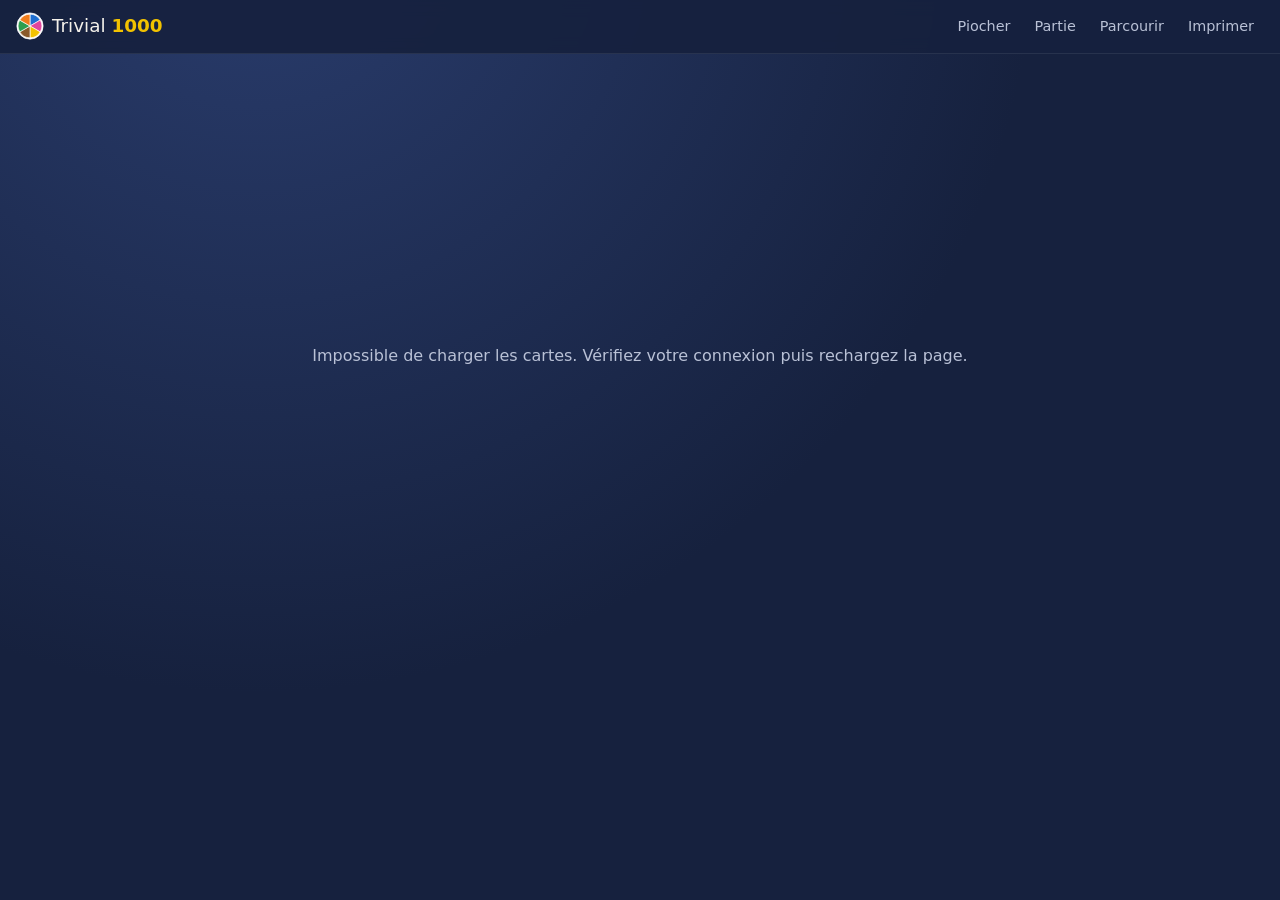
==== app/index.html @ 89c3ce50 "Ajoute la PWA Trivial 1000 et le script d'assemblage des cartes Application hors ligne : pioche de c" ====
<!doctype html>
<html lang="fr">
<head>
  <meta charset="utf-8">
  <meta name="viewport" content="width=device-width, initial-scale=1, viewport-fit=cover">
  <title>Trivial 1000</title>
  <meta name="description" content="1000 cartes de questions façon Trivial Pursuit : 6000 questions en 6 catégories, jouables hors ligne.">
  <meta name="theme-color" content="#16213e">
  <link rel="manifest" href="manifest.webmanifest">
  <link rel="icon" href="icons/icon.svg" type="image/svg+xml">
  <link rel="apple-touch-icon" href="icons/apple-touch-icon.png">
  <meta name="apple-mobile-web-app-capable" content="yes">
  <meta name="apple-mobile-web-app-status-bar-style" content="black-translucent">
  <meta name="apple-mobile-web-app-title" content="Trivial 1000">
  <link rel="stylesheet" href="styles.css">
</head>
<body>
  <header class="topbar">
    <a href="#accueil" class="brand" aria-label="Accueil">
      <svg class="brand-logo" viewBox="0 0 64 64" aria-hidden="true"><use href="#camembert"/></svg>
      <span>Trivial <b>1000</b></span>
    </a>
    <nav class="topnav">
      <a href="#carte">Piocher</a>
      <a href="#partie">Partie</a>
      <a href="#parcourir">Parcourir</a>
      <a href="#imprimer">Imprimer</a>
    </nav>
  </header>

  <main id="app">
    <p class="chargement" id="chargement">Chargement des cartes…</p>

    <!-- ACCUEIL -->
    <section class="vue" data-vue="accueil" hidden>
      <div class="hero">
        <svg class="hero-logo" viewBox="0 0 64 64" aria-hidden="true"><use href="#camembert"/></svg>
        <h1>Trivial <b>1000</b></h1>
        <p class="hero-sous"><span data-stat="cartes">1000</span> cartes · <span data-stat="questions">6000</span> questions · 6 catégories</p>
      </div>
      <div class="menu">
        <a class="menu-item" href="#carte">
          <span class="menu-titre">Piocher une carte</span>
          <span class="menu-desc">Pour jouer avec votre plateau : une carte, six questions, réponses au dos.</span>
        </a>
        <a class="menu-item" href="#partie">
          <span class="menu-titre">Partie sans plateau</span>
          <span class="menu-desc">2 à 6 joueurs, le dé choisit la couleur, premier à remplir son camembert.</span>
        </a>
        <a class="menu-item" href="#parcourir">
          <span class="menu-titre">Parcourir les questions</span>
          <span class="menu-desc">Rechercher une question, une réponse ou un numéro de carte.</span>
        </a>
        <a class="menu-item" href="#imprimer">
          <span class="menu-titre">Imprimer les cartes</span>
          <span class="menu-desc">Planches A4 recto verso, 6 cartes par page, prêtes à découper.</span>
        </a>
      </div>
      <ul class="legende" id="legende"></ul>
      <p class="installer" id="installer" hidden>
        <button type="button" class="btn btn-clair" id="btn-installer">Installer l'application</button>
      </p>
    </section>

    <!-- PIOCHE -->
    <section class="vue" data-vue="carte" hidden>
      <div class="barre">
        <span class="barre-info" id="pioche-info"></span>
        <button type="button" class="btn-lien" id="pioche-reset">Remélanger</button>
      </div>
      <article class="carte" id="pioche-carte" aria-live="polite"></article>
      <div class="actions">
        <button type="button" class="btn btn-clair" id="pioche-retourner">Tout retourner</button>
        <button type="button" class="btn" id="pioche-suivante">Carte suivante</button>
      </div>
      <p class="astuce">Touchez une question pour voir sa réponse.</p>
    </section>

    <!-- PARTIE -->
    <section class="vue" data-vue="partie" hidden>
      <div id="partie-config" hidden>
        <h2>Nouvelle partie</h2>
        <form id="form-partie" class="formulaire">
          <fieldset>
            <legend>Joueurs</legend>
            <div id="liste-joueurs" class="liste-joueurs"></div>
            <button type="button" class="btn-lien" id="ajout-joueur">+ Ajouter un joueur</button>
          </fieldset>
          <fieldset>
            <legend>Difficulté des questions</legend>
            <div class="choix">
              <label><input type="radio" name="niveau" value="0" checked> Toutes</label>
              <label><input type="radio" name="niveau" value="1"> Faciles</label>
              <label><input type="radio" name="niveau" value="2"> Faciles et moyennes</label>
              <label><input type="radio" name="niveau" value="3"> Moyennes et difficiles</label>
            </div>
          </fieldset>
          <fieldset>
            <legend>Pour gagner un camembert</legend>
            <div class="choix">
              <label><input type="radio" name="requis" value="1" checked> 1 bonne réponse</label>
              <label><input type="radio" name="requis" value="2"> 2 bonnes réponses</label>
              <label><input type="radio" name="requis" value="3"> 3 bonnes réponses</label>
            </div>
          </fieldset>
          <button type="submit" class="btn">Commencer</button>
        </form>
      </div>

      <div id="partie-jeu" hidden>
        <div class="scores" id="scores"></div>
        <div class="tour" id="tour"></div>
        <div class="partie-actions">
          <button type="button" class="btn-lien" id="partie-abandon">Terminer la partie</button>
        </div>
      </div>
    </section>

    <!-- PARCOURIR -->
    <section class="vue" data-vue="parcourir" hidden>
      <h2>Parcourir</h2>
      <div class="filtres">
        <input type="search" id="recherche" placeholder="Mot-clé ou n° de carte" autocomplete="off">
        <select id="filtre-cat" aria-label="Catégorie"><option value="">Toutes catégories</option></select>
        <select id="filtre-niv" aria-label="Difficulté">
          <option value="">Toutes difficultés</option>
          <option value="1">Facile</option>
          <option value="2">Moyenne</option>
          <option value="3">Difficile</option>
        </select>
      </div>
      <p class="resultats-info" id="resultats-info"></p>
      <ol class="resultats" id="resultats"></ol>
      <button type="button" class="btn btn-clair" id="plus-resultats" hidden>Afficher plus</button>
    </section>

    <!-- IMPRIMER -->
    <section class="vue" data-vue="imprimer" hidden>
      <h2>Imprimer les cartes</h2>
      <p>Chaque planche A4 contient 6 cartes. Les pages alternent <b>recto (questions)</b> et
        <b>verso (réponses)</b> : imprimez en recto verso, retournement bord long.</p>
      <form id="form-impression" class="formulaire ligne">
        <label>De la carte <input type="number" id="imp-de" min="1" value="1" required></label>
        <label>à la carte <input type="number" id="imp-a" min="1" value="60" required></label>
        <button type="submit" class="btn">Imprimer</button>
      </form>
      <p class="astuce">Conseil : papier 160 g/m² ou plus, et imprimez par tranches de 60 à 120 cartes.</p>
    </section>
  </main>

  <div id="impression" class="impression" aria-hidden="true"></div>

  <svg width="0" height="0" style="position:absolute" aria-hidden="true">
    <defs>
      <g id="camembert">
        <circle cx="32" cy="32" r="30" fill="#fff"/>
        <path d="M32 32 L32 5 A27 27 0 0 1 55.4 18.5 Z" fill="#1f6fd1"/>
        <path d="M32 32 L55.4 18.5 A27 27 0 0 1 55.4 45.5 Z" fill="#e0479e"/>
        <path d="M32 32 L55.4 45.5 A27 27 0 0 1 32 59 Z" fill="#f2c200"/>
        <path d="M32 32 L32 59 A27 27 0 0 1 8.6 45.5 Z" fill="#8a5a2b"/>
        <path d="M32 32 L8.6 45.5 A27 27 0 0 1 8.6 18.5 Z" fill="#2e9e4f"/>
        <path d="M32 32 L8.6 18.5 A27 27 0 0 1 32 5 Z" fill="#f07c1b"/>
      </g>
    </defs>
  </svg>

  <script src="app.js"></script>
</body>
</html>
---- app/styles.css ----
:root {
  --fond: #16213e;
  --fond-2: #1d2b50;
  --fond-3: #25375f;
  --texte: #f4f1ea;
  --texte-doux: #b9c1d6;
  --papier: #fbf8f1;
  --encre: #1c1c24;
  --encre-douce: #5d5f6e;
  --accent: #f2c200;

  --geo: #1f6fd1;
  --div: #e0479e;
  --his: #f2c200;
  --art: #8a5a2b;
  --sci: #2e9e4f;
  --spo: #f07c1b;

  --rayon: 16px;
  --ombre: 0 10px 30px rgba(0, 0, 0, .35);
  --police: system-ui, -apple-system, "Segoe UI", Roboto, "Helvetica Neue", Arial, sans-serif;
}

* { box-sizing: border-box; }

html { -webkit-text-size-adjust: 100%; }

body {
  margin: 0;
  min-height: 100vh;
  font-family: var(--police);
  font-size: 16px;
  line-height: 1.45;
  color: var(--texte);
  background: var(--fond);
  background-image: radial-gradient(circle at 20% -10%, #2a3d6e 0, transparent 55%);
  background-attachment: fixed;
  padding-bottom: env(safe-area-inset-bottom);
}

[hidden] { display: none !important; }

a { color: inherit; }

h1, h2 { line-height: 1.15; margin: 0 0 .6em; }
h2 { font-size: 1.5rem; }

/* ---------- Barre du haut ---------- */
.topbar {
  position: sticky;
  top: 0;
  z-index: 10;
  display: flex;
  align-items: center;
  justify-content: space-between;
  gap: 12px;
  padding: calc(10px + env(safe-area-inset-top)) 16px 10px;
  background: rgba(22, 33, 62, .92);
  backdrop-filter: blur(8px);
  border-bottom: 1px solid rgba(255, 255, 255, .08);
}
.brand {
  display: flex;
  align-items: center;
  gap: 8px;
  text-decoration: none;
  font-size: 1.15rem;
  white-space: nowrap;
}
.brand b { color: var(--accent); }
.brand-logo { width: 28px; height: 28px; stroke: #fff; stroke-width: 1.5; }
.topnav { display: flex; gap: 4px; overflow-x: auto; scrollbar-width: none; }
.topnav a {
  text-decoration: none;
  font-size: .9rem;
  padding: 6px 10px;
  border-radius: 999px;
  color: var(--texte-doux);
  white-space: nowrap;
}
.topnav a.actif { background: var(--fond-3); color: var(--texte); }

@media (max-width: 560px) {
  .topnav { display: none; }
}

main {
  max-width: 720px;
  margin: 0 auto;
  padding: 20px 16px 40px;
}

.chargement { text-align: center; color: var(--texte-doux); margin-top: 30vh; }

/* ---------- Accueil ---------- */
.hero { text-align: center; padding: 20px 0 24px; }
.hero-logo { width: 104px; height: 104px; stroke: #fff; stroke-width: 1.5; filter: drop-shadow(0 8px 20px rgba(0,0,0,.4)); }
.hero h1 { font-size: 2.6rem; margin: 12px 0 4px; letter-spacing: -.02em; }
.hero h1 b { color: var(--accent); }
.hero-sous { color: var(--texte-doux); margin: 0; }

.menu { display: grid; gap: 12px; }
@media (min-width: 600px) { .menu { grid-template-columns: 1fr 1fr; } }
.menu-item {
  display: block;
  text-decoration: none;
  background: var(--fond-2);
  border: 1px solid rgba(255, 255, 255, .07);
  border-radius: var(--rayon);
  padding: 18px;
  transition: transform .15s, background .15s;
}
.menu-item:hover, .menu-item:focus-visible { background: var(--fond-3); transform: translateY(-2px); }
.menu-titre { display: block; font-weight: 700; font-size: 1.1rem; margin-bottom: 4px; }
.menu-desc { display: block; color: var(--texte-doux); font-size: .92rem; }

.legende {
  list-style: none;
  padding: 0;
  margin: 28px 0 0;
  display: grid;
  grid-template-columns: repeat(auto-fill, minmax(190px, 1fr));
  gap: 8px 16px;
  color: var(--texte-doux);
  font-size: .92rem;
}
.legende li { display: flex; align-items: center; gap: 8px; }

.pastille {
  flex: none;
  display: inline-block;
  width: 14px;
  height: 14px;
  border-radius: 4px;
  background: var(--c);
}

.installer { text-align: center; margin-top: 24px; }

/* ---------- Boutons ---------- */
.btn {
  appearance: none;
  border: 0;
  border-radius: 999px;
  padding: 12px 22px;
  font: inherit;
  font-weight: 700;
  background: var(--accent);
  color: #1c1c24;
  cursor: pointer;
  transition: transform .1s, filter .15s;
}
.btn:hover { filter: brightness(1.08); }
.btn:active { transform: scale(.97); }
.btn-clair { background: var(--fond-3); color: var(--texte); }
.btn-ok { background: #3cb96a; color: #fff; }
.btn-ko { background: #d9534f; color: #fff; }
.btn-lien {
  appearance: none;
  background: none;
  border: 0;
  padding: 6px 0;
  font: inherit;
  color: var(--texte-doux);
  text-decoration: underline;
  cursor: pointer;
}
.btn:focus-visible, .btn-lien:focus-visible, .ligne-q:focus-visible { outline: 3px solid #fff; outline-offset: 2px; }

.actions { display: flex; gap: 10px; justify-content: center; flex-wrap: wrap; margin-top: 18px; }
.actions .btn { flex: 1 1 160px; max-width: 260px; }

.astuce { text-align: center; color: var(--texte-doux); font-size: .88rem; margin-top: 14px; }

.barre { display: flex; justify-content: space-between; align-items: center; margin-bottom: 10px; color: var(--texte-doux); font-size: .92rem; }

/* ---------- Carte ---------- */
.carte {
  background: var(--papier);
  color: var(--encre);
  border-radius: var(--rayon);
  box-shadow: var(--ombre);
  overflow: hidden;
}
.carte-tete {
  display: flex;
  justify-content: space-between;
  align-items: center;
  padding: 12px 18px;
  background: #ece6d8;
  font-weight: 700;
  letter-spacing: .04em;
  font-size: .85rem;
  color: var(--encre-douce);
}
.carte-tete .num { font-variant-numeric: tabular-nums; color: var(--encre); font-size: 1rem; }

.ligne-q {
  display: grid;
  grid-template-columns: 6px 1fr;
  gap: 0 14px;
  width: 100%;
  text-align: left;
  background: none;
  border: 0;
  border-top: 1px solid #e6dfcf;
  padding: 14px 18px 14px 0;
  font: inherit;
  color: inherit;
  cursor: pointer;
}
.ligne-q:first-of-type { border-top: 0; }
.ligne-q::before { content: ""; background: var(--c); border-radius: 0 4px 4px 0; grid-row: 1 / span 3; }
.ligne-q .cat {
  font-size: .72rem;
  font-weight: 800;
  text-transform: uppercase;
  letter-spacing: .08em;
  color: var(--c-texte, var(--c));
}
.ligne-q .q { font-size: 1.02rem; font-weight: 500; }
.ligne-q .r {
  margin-top: 6px;
  font-weight: 800;
  color: var(--encre);
  display: none;
}
.ligne-q .r::before { content: "→ "; color: var(--c-texte, var(--c)); }
.ligne-q.ouvert .r { display: block; animation: apparait .25s ease-out; }
.ligne-q .indice { font-size: .78rem; color: var(--encre-douce); margin-top: 4px; }
.ligne-q.ouvert .indice { display: none; }

@keyframes apparait { from { opacity: 0; transform: translateY(-3px); } to { opacity: 1; transform: none; } }

.niv { display: inline-flex; gap: 2px; margin-left: 6px; vertical-align: middle; }
.niv i { width: 5px; height: 5px; border-radius: 50%; background: currentColor; opacity: .25; }
.niv i.on { opacity: 1; }

/* ---------- Partie ---------- */
.formulaire fieldset {
  border: 1px solid rgba(255, 255, 255, .1);
  border-radius: var(--rayon);
  padding: 14px 16px;
  margin: 0 0 14px;
}
.formulaire legend { padding: 0 6px; font-weight: 700; }
.choix { display: flex; flex-wrap: wrap; gap: 8px 18px; }
.choix label { display: flex; gap: 6px; align-items: center; cursor: pointer; }
.liste-joueurs { display: grid; gap: 8px; margin-bottom: 6px; }
.joueur-champ { display: flex; gap: 8px; }
input[type="text"], input[type="search"], input[type="number"], select {
  font: inherit;
  color: var(--texte);
  background: var(--fond-2);
  border: 1px solid rgba(255, 255, 255, .15);
  border-radius: 10px;
  padding: 10px 12px;
  min-width: 0;
}
.joueur-champ input { flex: 1; }
.joueur-champ button { flex: none; }

.scores { display: grid; grid-template-columns: repeat(auto-fill, minmax(150px, 1fr)); gap: 8px; margin-bottom: 16px; }
.score {
  display: flex;
  align-items: center;
  gap: 10px;
  padding: 8px 10px;
  border-radius: 12px;
  background: var(--fond-2);
  border: 2px solid transparent;
}
.score.actif { border-color: var(--accent); background: var(--fond-3); }
.score .nom { font-weight: 700; overflow: hidden; text-overflow: ellipsis; white-space: nowrap; }
.score svg { flex: none; width: 36px; height: 36px; }

.tour { text-align: center; }
.tour-joueur { font-size: 1.3rem; margin: 6px 0 14px; }
.tour-joueur b { color: var(--accent); }
.de {
  width: 120px;
  height: 120px;
  margin: 10px auto 18px;
  border-radius: 24px;
  background: var(--c, var(--fond-3));
  box-shadow: var(--ombre);
  display: grid;
  place-items: center;
  font-weight: 800;
  color: #fff;
  font-size: .95rem;
  text-transform: uppercase;
  letter-spacing: .05em;
  padding: 10px;
  transition: background .12s;
}
.de.roule { animation: secoue .12s linear infinite; }
@keyframes secoue { 0%,100% { transform: rotate(-4deg); } 50% { transform: rotate(4deg); } }
.tour .carte { text-align: left; margin-bottom: 16px; }
.tour .carte .ligne-q { cursor: default; }
.message { color: var(--texte-doux); margin: 8px 0 16px; }
.choix-cat { display: grid; grid-template-columns: repeat(auto-fill, minmax(140px, 1fr)); gap: 8px; margin: 12px 0; }
.choix-cat button { background: var(--c); color: #fff; border: 0; border-radius: 12px; padding: 14px 10px; font: inherit; font-weight: 700; cursor: pointer; }
.choix-cat button[data-cat="his"] { color: #1c1c24; }
.partie-actions { text-align: center; margin-top: 26px; }
.victoire .hero-logo { width: 140px; height: 140px; }

/* ---------- Parcourir ---------- */
.filtres { display: grid; grid-template-columns: 1fr; gap: 8px; }
@media (min-width: 600px) { .filtres { grid-template-columns: 2fr 1fr 1fr; } }
.resultats-info { color: var(--texte-doux); font-size: .9rem; }
.resultats { list-style: none; padding: 0; margin: 0 0 16px; display: grid; gap: 8px; }
.resultats li {
  background: var(--fond-2);
  border-left: 5px solid var(--c);
  border-radius: 10px;
  padding: 10px 14px;
}
.resultats .meta { font-size: .78rem; color: var(--texte-doux); }
.resultats .meta a { color: var(--texte-doux); }
.resultats .r { font-weight: 700; color: var(--accent); }

/* ---------- Imprimer (écran) ---------- */
.formulaire.ligne { display: flex; flex-wrap: wrap; gap: 12px; align-items: end; }
.formulaire.ligne label { display: grid; gap: 4px; font-size: .9rem; color: var(--texte-doux); }
.formulaire.ligne input { width: 120px; }

/* ---------- Impression ---------- */
@page { size: A4 portrait; margin: 0; }

/* Les planches sont rendues hors écran pour pouvoir mesurer et ajuster la taille du texte. */
.impression { display: block; position: absolute; left: -10000px; top: 0; background: #fff; }
.planche {
  width: 210mm;
  height: 297mm;
  padding: 10.5mm 10mm;
  display: grid;
  grid-template-columns: 95mm 95mm;
  grid-template-rows: repeat(3, 92mm);
  justify-content: center;
  break-after: page;
  overflow: hidden;
  background: #fff;
}
.planche:last-child { break-after: auto; }
.pc {
  border: .2mm dashed #bbb;
  padding: 3.5mm 4mm;
  display: flex;
  flex-direction: column;
  overflow: hidden;
  font-family: Arial, Helvetica, sans-serif;
  color: #111;
  -webkit-print-color-adjust: exact;
  print-color-adjust: exact;
}
.pc.vide { border-color: transparent; }
.pc-tete {
  display: flex;
  justify-content: space-between;
  font-size: 7pt;
  font-weight: 700;
  color: #666;
  letter-spacing: .05em;
  margin-bottom: 1.5mm;
}
.pc-lignes { flex: 1; min-height: 0; display: flex; flex-direction: column; justify-content: space-between; gap: 1mm; font-size: var(--taille, 8.5pt); line-height: 1.22; }
.pc-l { display: flex; gap: 2mm; align-items: flex-start; }
.pc-l i { flex: none; width: 3.2mm; height: 3.2mm; border-radius: .7mm; background: var(--c); margin-top: .3mm; }
.verso .pc-lignes { font-weight: 700; justify-content: space-around; }

@media print {
  body { background: #fff; color: #000; }
  .topbar, main { display: none !important; }
  .impression { position: static; }
}
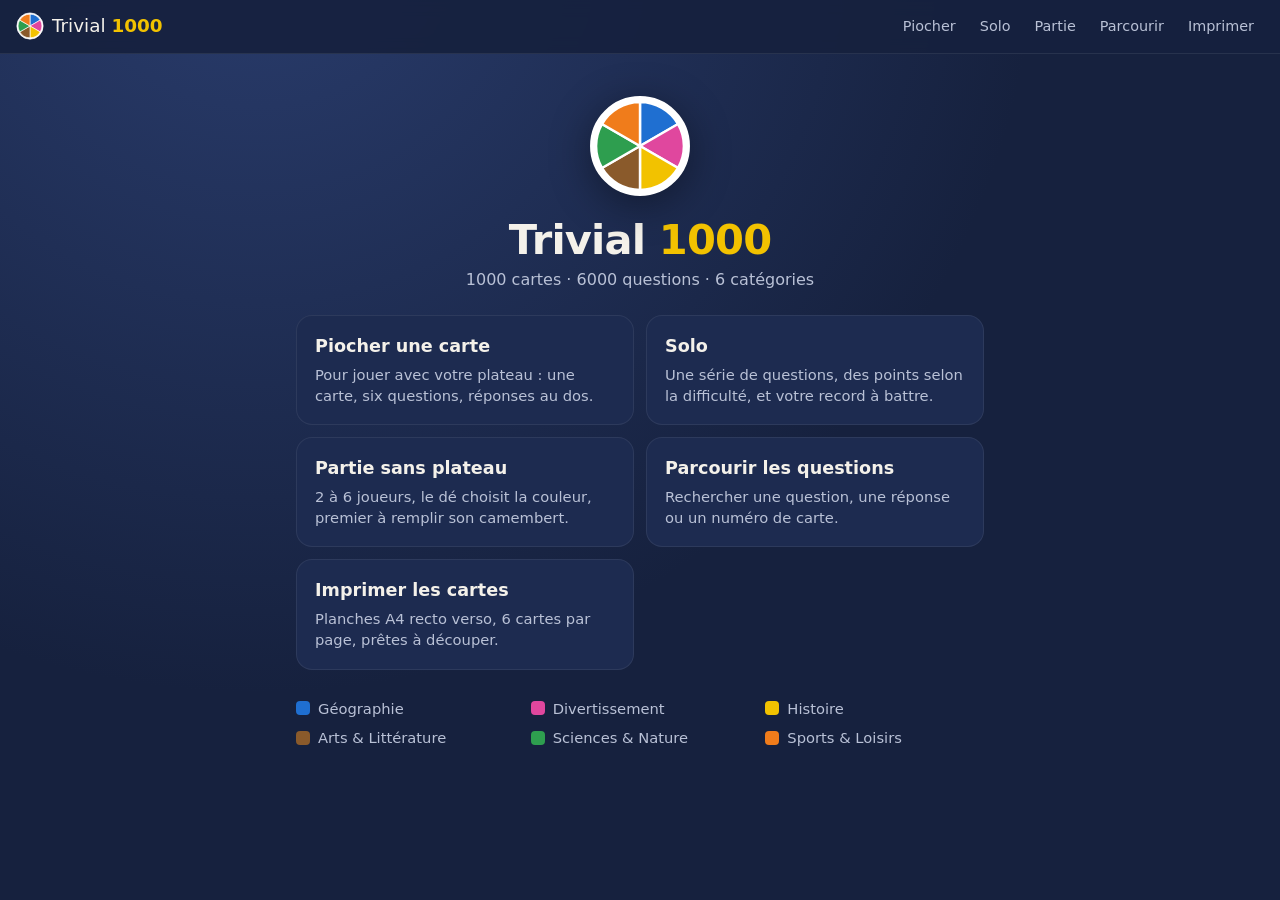
==== commit e6189b98: "Ajoute un mode solo avec score et records Séries de 10, 20 ou 30 questions ou mode survie, filtre pa" ====
--- a/app/index.html
+++ b/app/index.html
@@ -22,6 +22,7 @@
     </a>
     <nav class="topnav">
       <a href="#carte">Piocher</a>
+      <a href="#solo">Solo</a>
       <a href="#partie">Partie</a>
       <a href="#parcourir">Parcourir</a>
       <a href="#imprimer">Imprimer</a>
@@ -43,6 +44,10 @@
           <span class="menu-titre">Piocher une carte</span>
           <span class="menu-desc">Pour jouer avec votre plateau : une carte, six questions, réponses au dos.</span>
         </a>
+        <a class="menu-item" href="#solo">
+          <span class="menu-titre">Solo</span>
+          <span class="menu-desc">Une série de questions, des points selon la difficulté, et votre record à battre.</span>
+        </a>
         <a class="menu-item" href="#partie">
           <span class="menu-titre">Partie sans plateau</span>
           <span class="menu-desc">2 à 6 joueurs, le dé choisit la couleur, premier à remplir son camembert.</span>
@@ -74,6 +79,42 @@
         <button type="button" class="btn" id="pioche-suivante">Carte suivante</button>
       </div>
       <p class="astuce">Touchez une question pour voir sa réponse.</p>
+    </section>
+
+    <!-- SOLO -->
+    <section class="vue" data-vue="solo" hidden>
+      <div id="solo-config" hidden>
+        <h2>Solo</h2>
+        <form id="form-solo" class="formulaire">
+          <fieldset>
+            <legend>Format</legend>
+            <div class="choix">
+              <label><input type="radio" name="format" value="10" checked> 10 questions</label>
+              <label><input type="radio" name="format" value="20"> 20 questions</label>
+              <label><input type="radio" name="format" value="30"> 30 questions</label>
+              <label><input type="radio" name="format" value="survie"> Survie (3 erreurs)</label>
+            </div>
+          </fieldset>
+          <fieldset>
+            <legend>Catégorie</legend>
+            <div class="choix" id="solo-cats"></div>
+          </fieldset>
+          <fieldset>
+            <legend>Difficulté des questions</legend>
+            <div class="choix">
+              <label><input type="radio" name="niveau" value="0" checked> Toutes</label>
+              <label><input type="radio" name="niveau" value="1"> Faciles</label>
+              <label><input type="radio" name="niveau" value="2"> Faciles et moyennes</label>
+              <label><input type="radio" name="niveau" value="3"> Moyennes et difficiles</label>
+            </div>
+          </fieldset>
+          <p class="regle">Facile : 1 point · moyenne : 2 · difficile : 3.
+            À partir de 3 bonnes réponses d'affilée, chaque bonne réponse rapporte 1 point de plus.</p>
+          <button type="submit" class="btn">Commencer</button>
+        </form>
+        <div id="solo-records"></div>
+      </div>
+      <div id="solo-jeu" hidden></div>
     </section>
 
     <!-- PARTIE -->
--- a/app/styles.css
+++ b/app/styles.css
@@ -305,6 +305,43 @@
 .partie-actions { text-align: center; margin-top: 26px; }
 .victoire .hero-logo { width: 140px; height: 140px; }
 
+/* ---------- Solo ---------- */
+h3 { font-size: 1.1rem; margin: 24px 0 10px; }
+.regle { color: var(--texte-doux); font-size: .9rem; margin: 0 0 16px; }
+.records { list-style: none; padding: 0; margin: 0; display: grid; gap: 6px; }
+.records li {
+  display: flex;
+  justify-content: space-between;
+  gap: 12px;
+  padding: 8px 12px;
+  border-radius: 10px;
+  background: var(--fond-2);
+  font-size: .9rem;
+}
+.records li span { color: var(--texte-doux); }
+.records li b { color: var(--accent); white-space: nowrap; }
+
+.solo-tete { display: flex; justify-content: space-between; align-items: center; color: var(--texte-doux); }
+.solo-score b { font-size: 1.6rem; color: var(--accent); font-variant-numeric: tabular-nums; }
+.solo-info { color: var(--texte-doux); font-size: .9rem; margin: 2px 0 12px; min-height: 1.3em; }
+.vies { display: inline-flex; gap: 6px; }
+.vies i { width: 14px; height: 14px; border-radius: 50%; background: var(--fond-3); }
+.vies i.on { background: #d9534f; }
+#solo-jeu .carte { margin-bottom: 16px; }
+
+.solo-fin { text-align: center; }
+.solo-config-rappel { color: var(--texte-doux); font-size: .9rem; margin: 0; }
+.solo-total { font-size: 1.2rem; margin: 6px 0 2px; }
+.solo-total b { display: block; font-size: 4rem; line-height: 1; color: var(--accent); font-variant-numeric: tabular-nums; }
+.solo-record { margin: 6px 0 0; color: var(--texte-doux); }
+.solo-record.nouveau { color: var(--accent); font-weight: 700; }
+.barres { list-style: none; padding: 0; margin: 18px 0 8px; display: grid; gap: 8px; text-align: left; }
+.barres li { display: grid; grid-template-columns: 9.5em 1fr 3em; gap: 10px; align-items: center; font-size: .9rem; }
+.barre-fond { height: 10px; border-radius: 999px; background: var(--fond-3); overflow: hidden; }
+.barre-val { display: block; height: 100%; border-radius: 999px; background: var(--c); }
+.barre-chiffre { text-align: right; color: var(--texte-doux); font-variant-numeric: tabular-nums; }
+.ratees { margin-top: 12px; }
+
 /* ---------- Parcourir ---------- */
 .filtres { display: grid; grid-template-columns: 1fr; gap: 8px; }
 @media (min-width: 600px) { .filtres { grid-template-columns: 2fr 1fr 1fr; } }
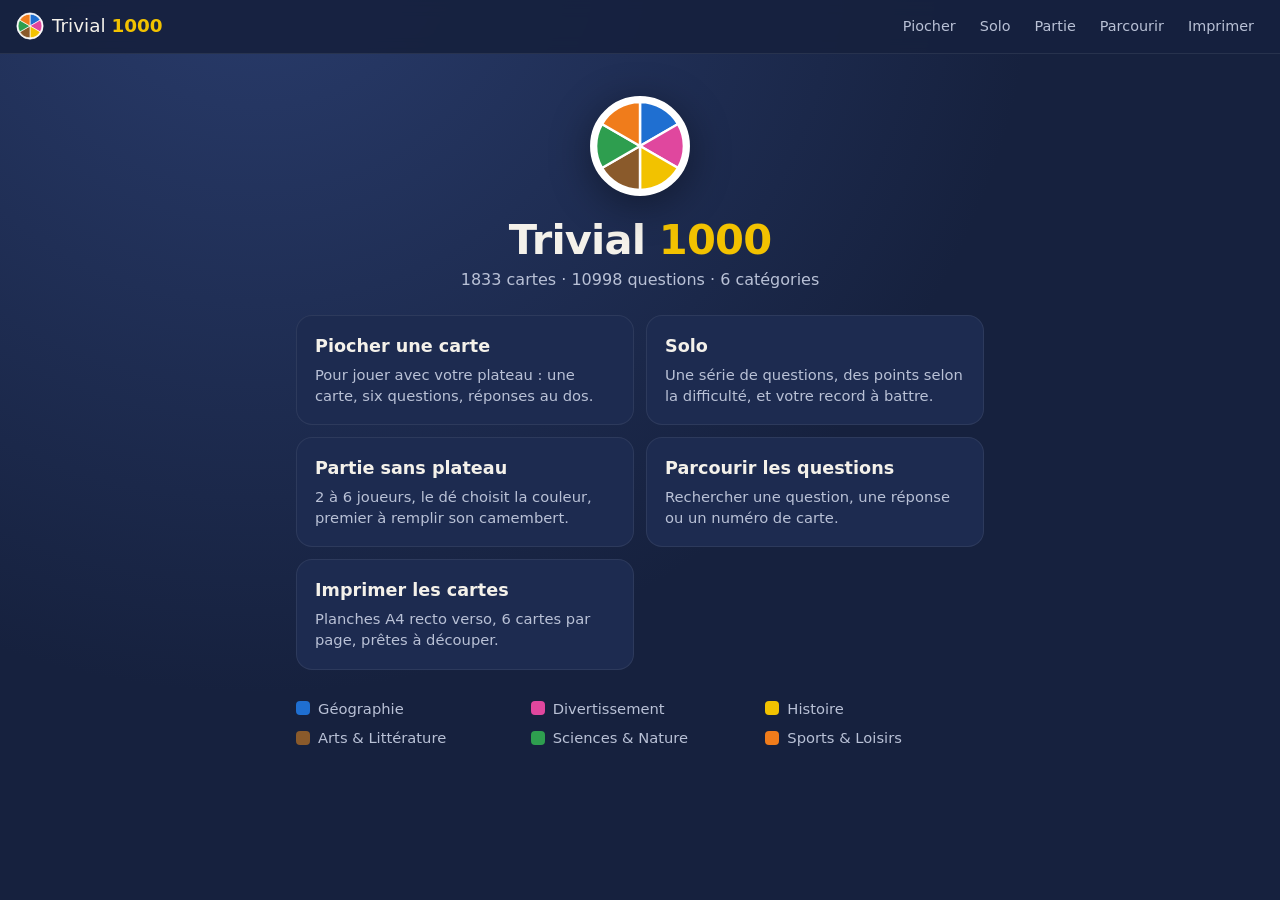
==== commit 8f6bc643: "Solo : répondre à voix haute ou au clavier Reconnaissance vocale du navigateur (fr-FR) et saisie au " ====
--- a/app/index.html
+++ b/app/index.html
@@ -71,6 +71,7 @@
     <section class="vue" data-vue="carte" hidden>
       <div class="barre">
         <span class="barre-info" id="pioche-info"></span>
+        <select id="pioche-paquet" aria-label="Cartes à piocher" hidden></select>
         <button type="button" class="btn-lien" id="pioche-reset">Remélanger</button>
       </div>
       <article class="carte" id="pioche-carte" aria-live="polite"></article>
@@ -205,6 +206,7 @@
     </defs>
   </svg>
 
+  <script src="reponse.js"></script>
   <script src="app.js"></script>
 </body>
 </html>
--- a/app/styles.css
+++ b/app/styles.css
@@ -172,7 +172,8 @@
 
 .astuce { text-align: center; color: var(--texte-doux); font-size: .88rem; margin-top: 14px; }
 
-.barre { display: flex; justify-content: space-between; align-items: center; margin-bottom: 10px; color: var(--texte-doux); font-size: .92rem; }
+.barre { display: flex; justify-content: space-between; align-items: center; flex-wrap: wrap; gap: 8px 12px; margin-bottom: 10px; color: var(--texte-doux); font-size: .92rem; }
+.barre select { padding: 6px 10px; font-size: .88rem; flex: 1 1 auto; max-width: 260px; }
 
 /* ---------- Carte ---------- */
 .carte {
@@ -342,6 +343,21 @@
 .barre-chiffre { text-align: right; color: var(--texte-doux); font-variant-numeric: tabular-nums; }
 .ratees { margin-top: 12px; }
 
+/* Réponse au micro ou au clavier */
+.repondre { display: grid; gap: 10px; justify-items: center; }
+.btn-micro { display: inline-flex; align-items: center; gap: 10px; }
+.micro { display: inline-flex; }
+.btn-micro.ecoute-active { background: #d9534f; color: #fff; animation: pulse 1.2s ease-in-out infinite; }
+@keyframes pulse { 0%, 100% { box-shadow: 0 0 0 0 rgba(217, 83, 79, .6); } 50% { box-shadow: 0 0 0 12px rgba(217, 83, 79, 0); } }
+.saisie { display: flex; gap: 8px; width: 100%; max-width: 420px; }
+.saisie input { flex: 1; }
+.saisie .btn { padding: 10px 18px; }
+.ecoute { min-height: 1.4em; margin: 0; color: var(--texte-doux); font-style: italic; text-align: center; }
+.verdict { margin: 0 0 12px; font-weight: 800; font-size: 1.15rem; }
+.verdict.juste { color: #5fd68b; }
+.verdict.faux { color: #ff8a80; }
+.verdict .entendu { display: block; margin-top: 4px; font-weight: 400; font-size: .9rem; color: var(--texte-doux); }
+
 /* ---------- Parcourir ---------- */
 .filtres { display: grid; grid-template-columns: 1fr; gap: 8px; }
 @media (min-width: 600px) { .filtres { grid-template-columns: 2fr 1fr 1fr; } }
